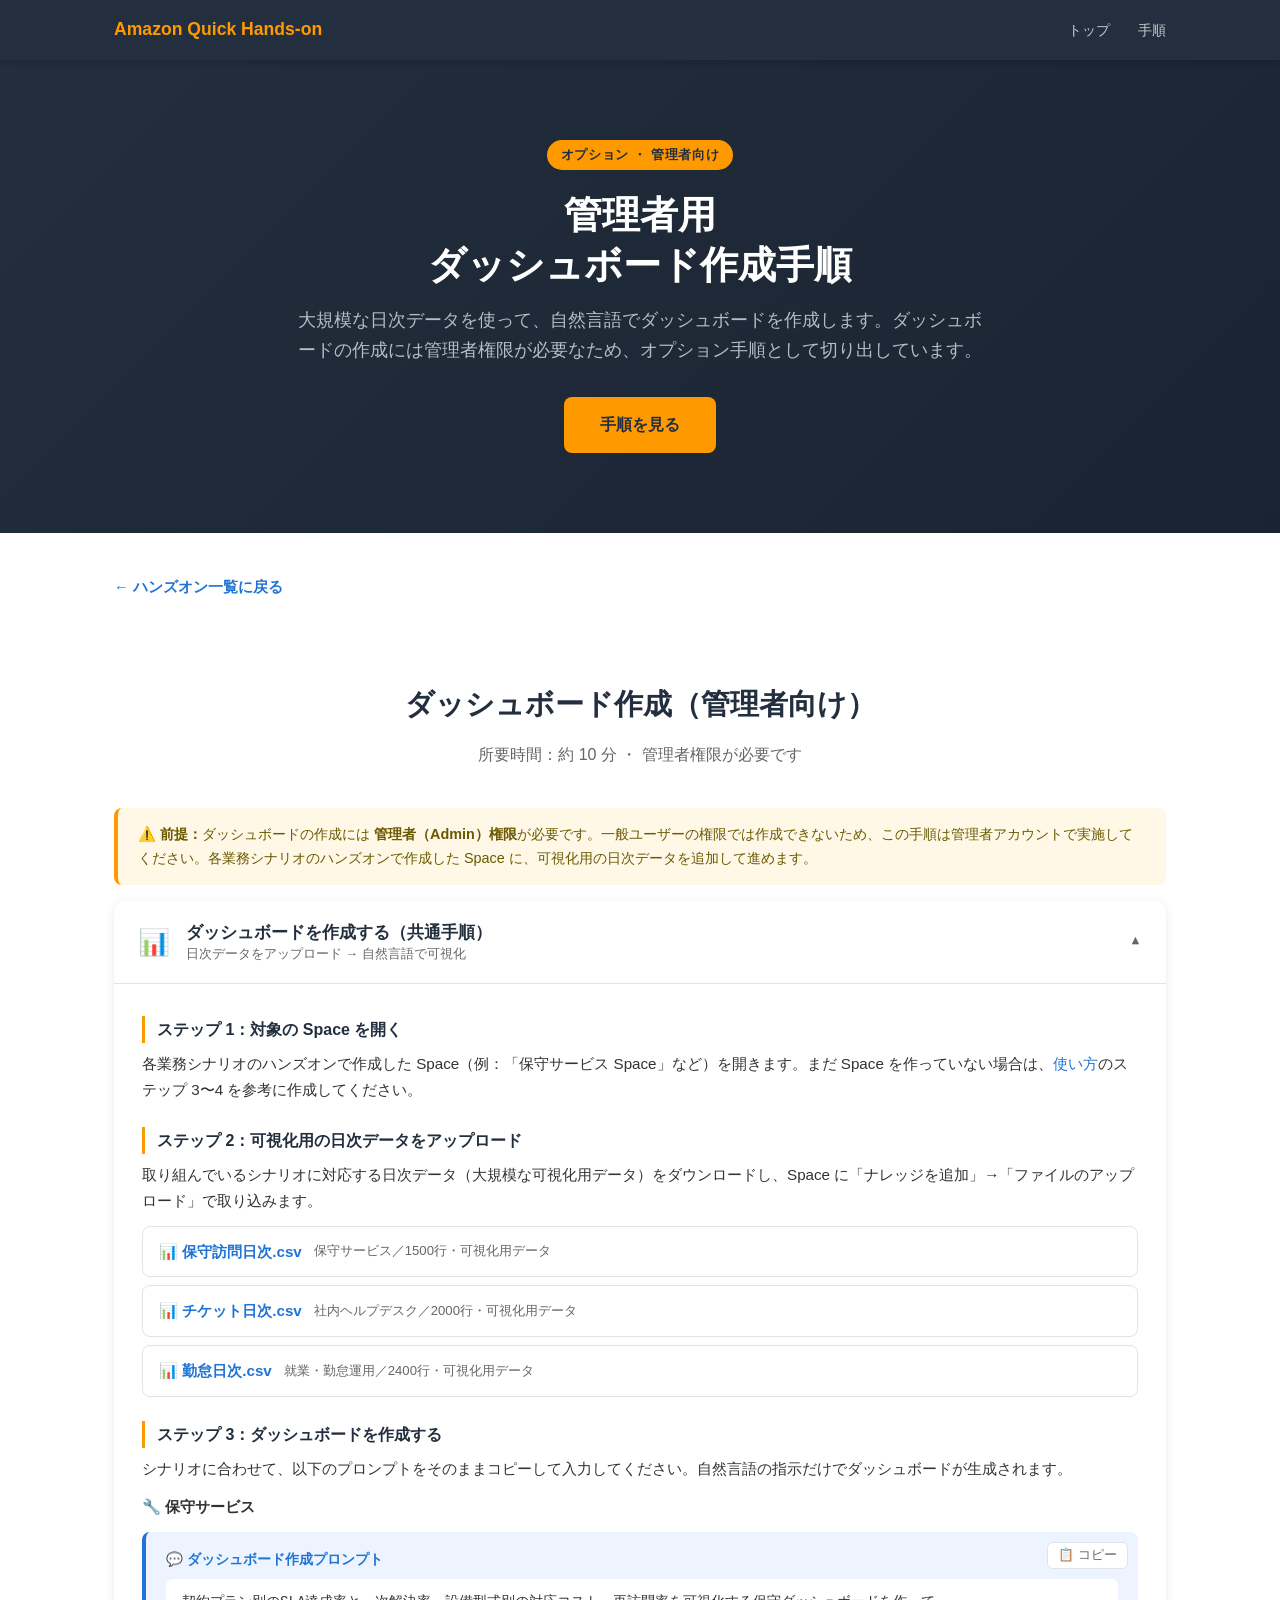
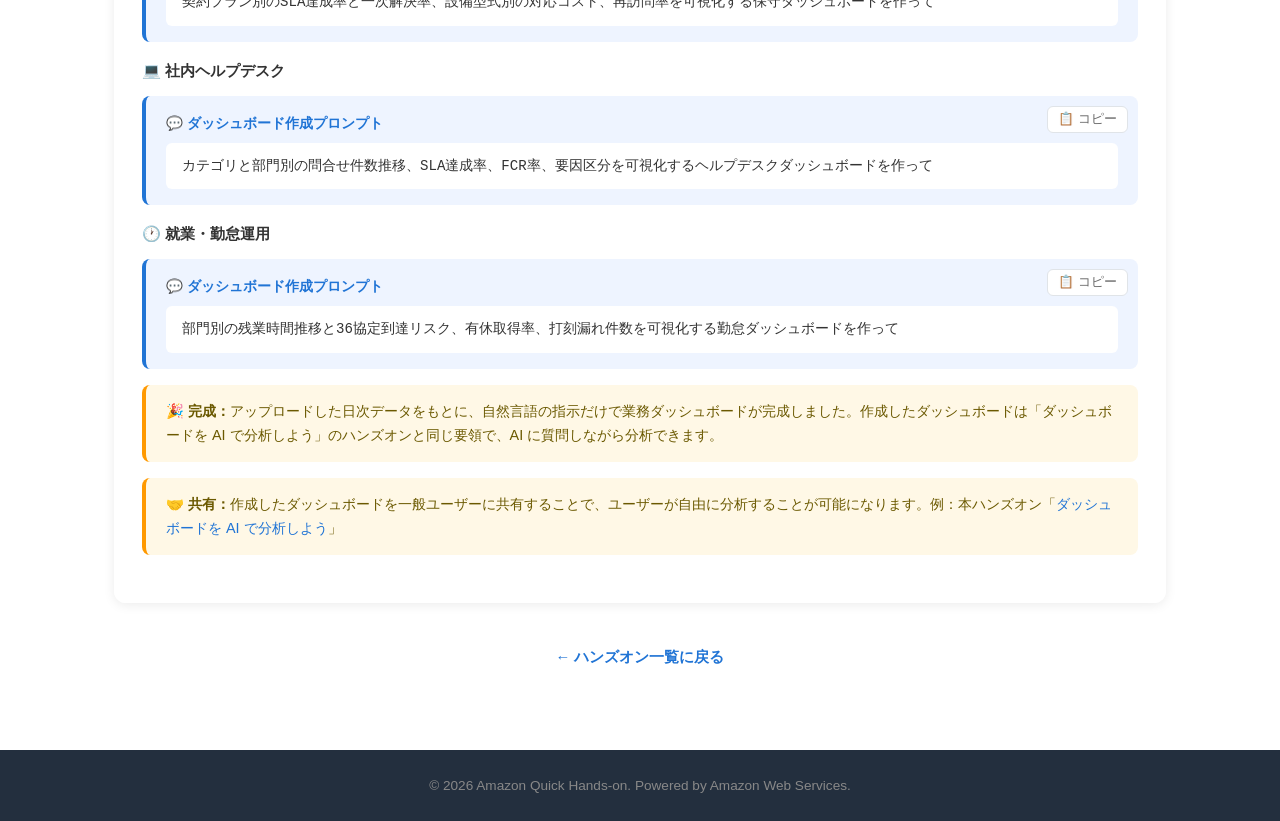
==== quick-admin-dashboard-handson.html @ 3bb1d19d "第3部(コスト×売上分析)を追加、各ハンズオンの画像差し替え・プロンプト更新 - 第3部ページ quick-cost-analysis-handson.html を新規追加（背景図/エージェント作成/" ====
<!DOCTYPE html>
<html lang="ja">
<head>
  <meta charset="UTF-8">
  <meta name="viewport" content="width=device-width, initial-scale=1.0">
  <title>Amazon Quick ハンズオン｜管理者用ダッシュボード作成手順（オプション）</title>
  <link rel="stylesheet" href="css/style.css">
</head>
<body>

  <!-- ナビゲーション -->
  <nav class="navbar">
    <div class="nav-inner">
      <span class="nav-logo">Amazon Quick Hands-on</span>
      <ul class="nav-links">
        <li><a href="index.html">トップ</a></li>
        <li><a href="#steps">手順</a></li>
      </ul>
    </div>
  </nav>

  <!-- ヒーロー -->
  <header class="hero">
    <div class="hero-inner">
      <p class="hero-tag">オプション ・ 管理者向け</p>
      <h1>管理者用<br>ダッシュボード作成手順</h1>
      <p class="hero-desc">大規模な日次データを使って、自然言語でダッシュボードを作成します。ダッシュボードの作成には管理者権限が必要なため、オプション手順として切り出しています。</p>
      <a href="#steps" class="btn-primary">手順を見る</a>
    </div>
  </header>

  <!-- 戻るリンク -->
  <div class="section" style="padding-top: 40px; padding-bottom: 0;">
    <a href="index.html#handson" class="back-link">← ハンズオン一覧に戻る</a>
  </div>

  <!-- 手順 -->
  <section id="steps" class="section">
    <h2 class="section-title">ダッシュボード作成（管理者向け）</h2>
    <p class="section-desc">所要時間：約 10 分 ・ 管理者権限が必要です</p>

    <div class="tip-box">
      <strong>⚠️ 前提：</strong>ダッシュボードの作成には <strong>管理者（Admin）権限</strong>が必要です。一般ユーザーの権限では作成できないため、この手順は管理者アカウントで実施してください。各業務シナリオのハンズオンで作成した Space に、可視化用の日次データを追加して進めます。
    </div>

    <div class="accordion">
      <button class="accordion-btn" aria-expanded="true">
        <span class="accordion-icon">📊</span>
        <span class="accordion-label">
          <strong>ダッシュボードを作成する（共通手順）</strong>
          <small>日次データをアップロード → 自然言語で可視化</small>
        </span>
        <span class="accordion-arrow">▼</span>
      </button>
      <div class="accordion-content">
        <div class="handson-body">

          <h4>ステップ 1：対象の Space を開く</h4>
          <p>各業務シナリオのハンズオンで作成した Space（例：「保守サービス Space」など）を開きます。まだ Space を作っていない場合は、<a href="quick-usage.html">使い方</a>のステップ 3〜4 を参考に作成してください。</p>

          <h4>ステップ 2：可視化用の日次データをアップロード</h4>
          <p>取り組んでいるシナリオに対応する日次データ（大規模な可視化用データ）をダウンロードし、Space に「ナレッジを追加」→「ファイルのアップロード」で取り込みます。</p>
          <ul class="file-list">
            <li><a href="data/maintenance/保守訪問日次.csv" download>📊 保守訪問日次.csv</a><span class="file-note">保守サービス／1500行・可視化用データ</span></li>
            <li><a href="data/helpdesk/チケット日次.csv" download>📊 チケット日次.csv</a><span class="file-note">社内ヘルプデスク／2000行・可視化用データ</span></li>
            <li><a href="data/attendance/勤怠日次.csv" download>📊 勤怠日次.csv</a><span class="file-note">就業・勤怠運用／2400行・可視化用データ</span></li>
          </ul>

          <h4>ステップ 3：ダッシュボードを作成する</h4>
          <p>シナリオに合わせて、以下のプロンプトをそのままコピーして入力してください。自然言語の指示だけでダッシュボードが生成されます。</p>

          <p><strong>🔧 保守サービス</strong></p>
          <div class="prompt-box">
            <button class="prompt-copy-btn" title="コピー">📋 コピー</button>
            <div class="prompt-label">💬 ダッシュボード作成プロンプト</div>
            <pre><code>契約プラン別のSLA達成率と一次解決率、設備型式別の対応コスト、再訪問率を可視化する保守ダッシュボードを作って</code></pre>
          </div>

          <p><strong>💻 社内ヘルプデスク</strong></p>
          <div class="prompt-box">
            <button class="prompt-copy-btn" title="コピー">📋 コピー</button>
            <div class="prompt-label">💬 ダッシュボード作成プロンプト</div>
            <pre><code>カテゴリと部門別の問合せ件数推移、SLA達成率、FCR率、要因区分を可視化するヘルプデスクダッシュボードを作って</code></pre>
          </div>

          <p><strong>🕐 就業・勤怠運用</strong></p>
          <div class="prompt-box">
            <button class="prompt-copy-btn" title="コピー">📋 コピー</button>
            <div class="prompt-label">💬 ダッシュボード作成プロンプト</div>
            <pre><code>部門別の残業時間推移と36協定到達リスク、有休取得率、打刻漏れ件数を可視化する勤怠ダッシュボードを作って</code></pre>
          </div>

          <div class="tip-box">
            <strong>🎉 完成：</strong>アップロードした日次データをもとに、自然言語の指示だけで業務ダッシュボードが完成しました。作成したダッシュボードは「ダッシュボードを AI で分析しよう」のハンズオンと同じ要領で、AI に質問しながら分析できます。
          </div>
          <div class="tip-box">
            <strong>🤝 共有：</strong>作成したダッシュボードを一般ユーザーに共有することで、ユーザーが自由に分析することが可能になります。例：本ハンズオン「<a href="quick-dashboard-handson.html">ダッシュボードを AI で分析しよう</a>」
          </div>

        </div>
      </div>
    </div>

    <div style="text-align:center; margin-top: 40px;">
      <a href="index.html#handson" class="back-link">← ハンズオン一覧に戻る</a>
    </div>
  </section>

  <!-- フッター -->
  <footer class="footer">
    <p>&copy; 2026 Amazon Quick Hands-on. Powered by Amazon Web Services.</p>
  </footer>

  <script>
    document.querySelectorAll('.accordion-btn').forEach(btn => {
      btn.addEventListener('click', () => {
        const expanded = btn.getAttribute('aria-expanded') === 'true';
        btn.setAttribute('aria-expanded', !expanded);
      });
    });
    document.querySelectorAll('a[href^="#"]').forEach(a => {
      a.addEventListener('click', e => {
        const href = a.getAttribute('href');
        if (!href.startsWith('#')) return;
        e.preventDefault();
        const target = document.querySelector(href);
        if (target) target.scrollIntoView({ behavior: 'smooth', block: 'start' });
      });
    });
    document.querySelectorAll('.prompt-copy-btn').forEach(btn => {
      btn.addEventListener('click', () => {
        const code = btn.closest('.prompt-box').querySelector('code');
        if (code) navigator.clipboard.writeText(code.textContent).then(() => {
          btn.textContent = '✅ コピー済み';
          setTimeout(() => btn.textContent = '📋 コピー', 1500);
        });
      });
    });
  </script>

</body>
</html>
---- css/style.css ----
/* ===== AWS カラーパレット ===== */
:root {
  --aws-orange: #ff9900;
  --aws-dark: #232f3e;
  --aws-navy: #1a2332;
  --aws-light: #f5f7fa;
  --aws-blue: #2074d5;
  --aws-teal: #1dc7b0;
  --aws-text: #333;
  --aws-text-light: #666;
  --aws-border: #e0e4e8;
  --radius: 12px;
  --shadow: 0 2px 12px rgba(0, 0, 0, 0.08);
  --shadow-hover: 0 8px 24px rgba(0, 0, 0, 0.12);
}

/* ===== リセット & ベース ===== */
*, *::before, *::after {
  margin: 0;
  padding: 0;
  box-sizing: border-box;
}

html {
  scroll-behavior: smooth;
  scroll-padding-top: 70px;
}

body {
  font-family: "Hiragino Kaku Gothic ProN", "Noto Sans JP", "Segoe UI", sans-serif;
  color: var(--aws-text);
  line-height: 1.7;
  background: #fff;
}

a {
  color: var(--aws-blue);
  text-decoration: none;
}
a:hover {
  text-decoration: underline;
}

/* ===== ナビゲーション ===== */
.navbar {
  position: fixed;
  top: 0;
  left: 0;
  right: 0;
  background: var(--aws-dark);
  color: #fff;
  z-index: 100;
  box-shadow: 0 2px 8px rgba(0, 0, 0, 0.2);
}

.nav-inner {
  max-width: 1100px;
  margin: 0 auto;
  padding: 0 24px;
  display: flex;
  align-items: center;
  justify-content: space-between;
  height: 60px;
}

.nav-logo {
  font-weight: 700;
  font-size: 1.1rem;
  color: var(--aws-orange);
}

.nav-links {
  list-style: none;
  display: flex;
  gap: 28px;
}

.nav-links a {
  color: #ccc;
  font-size: 0.9rem;
  transition: color 0.2s;
}
.nav-links a:hover {
  color: var(--aws-orange);
  text-decoration: none;
}

/* ===== ヒーロー ===== */
.hero {
  background: linear-gradient(135deg, var(--aws-dark) 0%, var(--aws-navy) 100%);
  color: #fff;
  padding: 140px 24px 80px;
  text-align: center;
}

.hero-inner {
  max-width: 700px;
  margin: 0 auto;
}

.hero-tag {
  display: inline-block;
  background: var(--aws-orange);
  color: var(--aws-dark);
  font-size: 0.8rem;
  font-weight: 700;
  padding: 4px 14px;
  border-radius: 20px;
  margin-bottom: 20px;
  letter-spacing: 0.05em;
}

.hero h1 {
  font-size: 2.4rem;
  font-weight: 800;
  line-height: 1.3;
  margin-bottom: 16px;
}

.hero-desc {
  font-size: 1.1rem;
  color: #b0bec5;
  margin-bottom: 32px;
}

.btn-primary {
  display: inline-block;
  background: var(--aws-orange);
  color: var(--aws-dark);
  font-weight: 700;
  padding: 14px 36px;
  border-radius: 8px;
  font-size: 1rem;
  transition: transform 0.2s, box-shadow 0.2s;
}
.btn-primary:hover {
  transform: translateY(-2px);
  box-shadow: 0 6px 20px rgba(255, 153, 0, 0.4);
  text-decoration: none;
}

/* ===== セクション共通 ===== */
.section {
  padding: 80px 24px;
  max-width: 1100px;
  margin: 0 auto;
}

.section-alt {
  background: var(--aws-light);
  max-width: 100%;
  padding-left: 24px;
  padding-right: 24px;
}

.section-alt > * {
  max-width: 1100px;
  margin-left: auto;
  margin-right: auto;
}

.section-title {
  font-size: 1.8rem;
  font-weight: 800;
  text-align: center;
  margin-bottom: 12px;
  color: var(--aws-dark);
}

.section-desc {
  text-align: center;
  color: var(--aws-text-light);
  margin-bottom: 40px;
}

/* ===== 製品カード ===== */
.cards {
  display: grid;
  grid-template-columns: repeat(auto-fit, minmax(300px, 1fr));
  gap: 24px;
}

.card {
  background: #fff;
  border: 1px solid var(--aws-border);
  border-radius: var(--radius);
  padding: 32px 28px;
  box-shadow: var(--shadow);
  transition: transform 0.2s, box-shadow 0.2s;
}
.card:hover {
  transform: translateY(-4px);
  box-shadow: var(--shadow-hover);
}

.card-icon {
  font-size: 2.4rem;
  margin-bottom: 12px;
}

.card h3 {
  font-size: 1.3rem;
  color: var(--aws-dark);
  margin-bottom: 4px;
}

.card-subtitle {
  font-size: 0.85rem;
  color: var(--aws-orange);
  font-weight: 600;
  margin-bottom: 12px;
}

.card p {
  font-size: 0.95rem;
  color: var(--aws-text-light);
  margin-bottom: 16px;
}

.card-link {
  font-size: 0.9rem;
  font-weight: 600;
  color: var(--aws-blue);
}

/* ===== アコーディオン ===== */
.accordion {
  margin-bottom: 16px;
  border-radius: var(--radius);
  overflow: hidden;
  box-shadow: var(--shadow);
}

.accordion-btn {
  width: 100%;
  display: flex;
  align-items: center;
  gap: 16px;
  padding: 20px 24px;
  background: #fff;
  border: none;
  cursor: pointer;
  text-align: left;
  font-family: inherit;
  transition: background 0.2s;
}
.accordion-btn:hover {
  background: #fafafa;
}

.accordion-icon {
  font-size: 1.6rem;
  flex-shrink: 0;
}

.accordion-label {
  flex: 1;
  display: flex;
  flex-direction: column;
  gap: 2px;
}

.accordion-label strong {
  font-size: 1.05rem;
  color: var(--aws-dark);
}

.accordion-label small {
  font-size: 0.8rem;
  color: var(--aws-text-light);
}

.accordion-arrow {
  font-size: 0.8rem;
  color: var(--aws-text-light);
  transition: transform 0.3s;
}

.accordion-btn[aria-expanded="true"] .accordion-arrow {
  transform: rotate(180deg);
}

.accordion-content {
  max-height: 0;
  overflow: hidden;
  transition: max-height 0.4s ease;
}

.accordion-btn[aria-expanded="true"] + .accordion-content {
  max-height: 30000px;
}

.handson-body {
  padding: 8px 28px 32px;
  background: #fff;
  border-top: 1px solid var(--aws-border);
}

.handson-body h4 {
  font-size: 1rem;
  color: var(--aws-dark);
  margin: 24px 0 8px;
  padding-left: 12px;
  border-left: 3px solid var(--aws-orange);
}

.handson-body p,
.handson-body ol,
.handson-body ul {
  font-size: 0.95rem;
  color: var(--aws-text);
  margin-bottom: 12px;
}

.handson-body ol {
  padding-left: 20px;
}

/* ===== プロンプト・出力ボックス ===== */
.prompt-box,
.output-box {
  border-radius: 8px;
  padding: 16px 20px;
  margin: 12px 0 16px;
  font-size: 0.9rem;
}

.prompt-box {
  background: #eef4ff;
  border-left: 4px solid var(--aws-blue);
  position: relative;
}

.prompt-copy-btn {
  position: absolute;
  top: 10px;
  right: 10px;
  background: #fff;
  border: 1px solid var(--aws-border);
  border-radius: 6px;
  cursor: pointer;
  font-size: 0.8rem;
  padding: 4px 10px;
  color: var(--aws-text-light);
  transition: background 0.2s, color 0.2s;
  z-index: 1;
}

.prompt-copy-btn:hover {
  background: var(--aws-light);
  color: var(--aws-text);
}

/* ===== フォーム入力風コピーフィールド ===== */
.copy-field {
  margin-bottom: 14px;
}

.copy-field-label {
  font-size: 0.82rem;
  font-weight: 700;
  color: var(--aws-dark);
  margin-bottom: 4px;
}

.copy-field-value {
  display: flex;
  align-items: flex-start;
  background: #fff;
  border: 1px solid var(--aws-border);
  border-radius: 6px;
  padding: 10px 12px;
  gap: 8px;
}

.copy-field-text {
  flex: 1;
  font-family: "Consolas", "SFMono-Regular", monospace;
  font-size: 0.88rem;
  line-height: 1.6;
  color: var(--aws-text);
  white-space: pre-wrap;
  word-break: break-word;
}

.copy-field-btn {
  flex-shrink: 0;
  background: none;
  border: 1px solid var(--aws-border);
  border-radius: 4px;
  cursor: pointer;
  font-size: 0.8rem;
  padding: 3px 8px;
  color: var(--aws-text-light);
  transition: background 0.2s, color 0.2s;
}

.copy-field-btn:hover {
  background: var(--aws-light);
  color: var(--aws-text);
}

.output-box {
  background: #e8f8f0;
  border-left: 4px solid var(--aws-teal);
}

.prompt-label,
.output-label {
  font-weight: 700;
  font-size: 0.85rem;
  margin-bottom: 8px;
}

.prompt-label {
  color: var(--aws-blue);
}

.output-label {
  color: #0d8a5e;
}

.prompt-box pre {
  background: #fff;
  border-radius: 6px;
  padding: 12px 16px;
  overflow-x: auto;
  font-size: 0.88rem;
  line-height: 1.6;
}

.prompt-box code {
  font-family: "Consolas", "SFMono-Regular", monospace;
  white-space: pre-wrap;
}

/* ===== 折りたたみ式プロンプト ===== */
.prompt-collapsible .prompt-code {
  position: relative;
  max-height: 260px;
  overflow: hidden;
  transition: max-height 0.3s ease;
}

.prompt-collapsible .prompt-code::after {
  content: "";
  position: absolute;
  left: 0;
  right: 0;
  bottom: 0;
  height: 60px;
  background: linear-gradient(to bottom, rgba(255, 255, 255, 0), #fff);
  pointer-events: none;
  transition: opacity 0.3s ease;
}

.prompt-collapsible.expanded .prompt-code {
  max-height: none;
}

.prompt-collapsible.expanded .prompt-code::after {
  opacity: 0;
}

.prompt-toggle-btn {
  display: inline-block;
  margin-top: 10px;
  padding: 6px 14px;
  font-size: 0.85rem;
  color: var(--aws-blue);
  background: #fff;
  border: 1px solid var(--aws-blue);
  border-radius: 6px;
  cursor: pointer;
  transition: background 0.2s ease;
}

.prompt-toggle-btn:hover {
  background: #eef4ff;
}

.output-box ul {
  padding-left: 20px;
  margin-bottom: 0;
}

.tip-box {
  background: #fff8e6;
  border-left: 4px solid var(--aws-orange);
  border-radius: 8px;
  padding: 14px 20px;
  margin: 16px 0;
  font-size: 0.9rem;
  color: #6b5900;
}

/* ===== トラブルシューティング ===== */
.troubleshoot-box {
  border: 1px solid var(--aws-border);
  border-radius: 8px;
  overflow: hidden;
  margin: 12px 0 16px;
}

.troubleshoot-item {
  background: #fff;
}

.troubleshoot-item + .troubleshoot-item {
  border-top: 1px solid var(--aws-border);
}

.troubleshoot-symptom {
  background: #fef2f2;
  border-left: 4px solid #e53e3e;
  padding: 12px 20px;
  font-weight: 700;
  font-size: 0.92rem;
  color: #c53030;
}

.troubleshoot-solution {
  padding: 16px 20px;
  font-size: 0.9rem;
}

.troubleshoot-solution p {
  margin-bottom: 12px;
}

/* ===== Kiro レスポンス表示 ===== */
.kiro-response {
  background: #fff;
  border-radius: 8px;
  padding: 16px 20px;
  margin-top: 8px;
  font-size: 0.92rem;
  line-height: 1.8;
  color: var(--aws-text);
  border: 1px solid var(--aws-border);
}

.kiro-response p {
  margin-bottom: 10px;
}

.kiro-response p:last-child {
  margin-bottom: 0;
}

.coming-soon {
  text-align: center;
  padding: 40px 20px;
  color: var(--aws-text-light);
}

.coming-soon p {
  margin-bottom: 12px;
}

/* ===== 環境情報 ===== */
.env-grid {
  display: grid;
  grid-template-columns: repeat(auto-fit, minmax(300px, 1fr));
  gap: 24px;
  margin-bottom: 24px;
}

.env-card {
  background: #fff;
  border: 1px solid var(--aws-border);
  border-radius: var(--radius);
  padding: 24px;
  box-shadow: var(--shadow);
}

.env-card h3 {
  font-size: 1.1rem;
  color: var(--aws-dark);
  margin-bottom: 16px;
}

.env-table {
  width: 100%;
  border-collapse: collapse;
  font-size: 0.9rem;
}

.env-table th,
.env-table td {
  padding: 10px 12px;
  text-align: left;
  border-bottom: 1px solid var(--aws-border);
  word-break: break-all;
  overflow-wrap: break-word;
}

.env-table th {
  background: var(--aws-light);
  font-weight: 600;
  color: var(--aws-dark);
  width: 100px;
  white-space: nowrap;
}

.env-table td {
  max-width: 0;
  position: relative;
}

.env-table td a {
  word-break: break-all;
}

.env-table code {
  font-family: "Consolas", "SFMono-Regular", monospace;
  font-size: 0.85rem;
  word-break: break-all;
}

.placeholder {
  color: #999;
  font-style: italic;
}

.env-note {
  margin-top: 12px;
  font-size: 0.82rem;
  color: var(--aws-text-light);
}

/* ===== フッター ===== */
.footer {
  background: var(--aws-dark);
  color: #888;
  text-align: center;
  padding: 24px;
  font-size: 0.85rem;
}

/* ===== レスポンシブ ===== */
@media (max-width: 768px) {
  .hero h1 {
    font-size: 1.8rem;
  }

  .nav-links {
    gap: 16px;
  }

  .nav-links a {
    font-size: 0.8rem;
  }

  .cards {
    grid-template-columns: 1fr;
  }

  .env-grid {
    grid-template-columns: 1fr;
  }

  .handson-body {
    padding: 8px 16px 24px;
  }
}

/* ===== 画像関連 ===== */
.card-icon img {
  width: 48px;
  height: 48px;
  object-fit: contain;
}

.screenshot {
  margin: 16px 0;
  text-align: left;
}

.screenshot img {
  max-width: 100%;
  border-radius: 8px;
  border: 1px solid var(--aws-border);
  box-shadow: var(--shadow);
}

.screenshot-caption {
  font-size: 0.82rem;
  color: var(--aws-text-light);
  margin-top: 8px;
  font-style: italic;
}

/* ===== 画像上の「ここをクリック」赤枠オーバーレイ ===== */
.img-annotate {
  position: relative;
  display: inline-block;
  max-width: 100%;
  line-height: 0;
}

.img-annotate img {
  max-width: 100%;
  height: auto;
}

.click-box {
  position: absolute;
  border: 3px solid #ff3b30;
  border-radius: 6px;
  box-shadow: 0 0 0 3px rgba(255, 59, 48, 0.25);
  pointer-events: none;
  box-sizing: border-box;
  animation: click-box-pulse 1.4s ease-in-out infinite;
}

@keyframes click-box-pulse {
  0%, 100% { box-shadow: 0 0 0 3px rgba(255, 59, 48, 0.25); }
  50%      { box-shadow: 0 0 0 6px rgba(255, 59, 48, 0.10); }
}

.hero-image {
  margin-top: 32px;
}

.hero-image img {
  max-width: 100%;
  max-height: 300px;
  border-radius: var(--radius);
}

/* ===== ユーザー選択 ===== */
.user-selector {
  text-align: center;
  margin-bottom: 32px;
}

.user-selector label {
  font-weight: 600;
  font-size: 1rem;
  color: var(--aws-dark);
  margin-right: 12px;
}

.user-selector select {
  font-family: inherit;
  font-size: 1rem;
  padding: 10px 16px;
  border: 2px solid var(--aws-orange);
  border-radius: 8px;
  background: #fff;
  color: var(--aws-dark);
  cursor: pointer;
  min-width: 220px;
  transition: box-shadow 0.2s;
}

.user-selector select:focus {
  outline: none;
  box-shadow: 0 0 0 3px rgba(255, 153, 0, 0.3);
}

.env-placeholder {
  text-align: center;
  padding: 48px 20px;
  background: var(--aws-light);
  border-radius: var(--radius);
  border: 2px dashed var(--aws-border);
}

.env-placeholder p {
  font-size: 1.05rem;
  color: var(--aws-text-light);
  margin-bottom: 8px;
}

.env-placeholder-sub {
  font-size: 0.85rem !important;
}

.env-placeholder code {
  background: #e8e8e8;
  padding: 2px 8px;
  border-radius: 4px;
  font-size: 0.85rem;
}

.env-user-badge {
  text-align: center;
  font-size: 1.1rem;
  font-weight: 700;
  color: var(--aws-dark);
  background: linear-gradient(135deg, #fff3d6, #ffe8b0);
  border: 2px solid var(--aws-orange);
  border-radius: 8px;
  padding: 12px 20px;
  margin-bottom: 24px;
}

.env-info {
  animation: fadeIn 0.3s ease;
}

@keyframes fadeIn {
  from { opacity: 0; transform: translateY(8px); }
  to   { opacity: 1; transform: translateY(0); }
}

.copy-btn {
  background: none;
  border: 1px solid var(--aws-border);
  border-radius: 4px;
  cursor: pointer;
  font-size: 0.85rem;
  padding: 2px 6px;
  margin-left: 8px;
  transition: background 0.2s;
  flex-shrink: 0;
  white-space: nowrap;
}

.copy-btn:hover {
  background: var(--aws-light);
}

/* Password/Account セル内のレイアウト */
.env-table td code {
  display: inline;
}

.env-table td .copy-btn {
  display: inline-flex;
  vertical-align: middle;
}

/* ===== ロック解除UI ===== */
.env-locked {
  text-align: center;
  padding: 48px 20px;
  background: var(--aws-light);
  border-radius: var(--radius);
  border: 2px solid var(--aws-border);
  margin-bottom: 24px;
}

.lock-icon {
  font-size: 3rem;
  margin-bottom: 16px;
}

.env-locked p {
  color: var(--aws-text-light);
  margin-bottom: 24px;
  line-height: 1.6;
}

.unlock-form {
  display: flex;
  justify-content: center;
  gap: 12px;
  flex-wrap: wrap;
}

.unlock-form input {
  font-family: inherit;
  font-size: 1rem;
  padding: 12px 16px;
  border: 2px solid var(--aws-border);
  border-radius: 8px;
  width: 260px;
  transition: border-color 0.2s;
}

.unlock-form input:focus {
  outline: none;
  border-color: var(--aws-orange);
  box-shadow: 0 0 0 3px rgba(255, 153, 0, 0.2);
}

.btn-unlock {
  font-family: inherit;
  font-size: 1rem;
  font-weight: 700;
  padding: 12px 28px;
  background: var(--aws-orange);
  color: var(--aws-dark);
  border: none;
  border-radius: 8px;
  cursor: pointer;
  transition: background 0.2s;
}

.btn-unlock:hover {
  background: #e88a00;
}

.unlock-error {
  color: #e53e3e;
  font-size: 0.9rem;
  margin-top: 12px;
  font-weight: 600;
}

/* ===== 追加ハンズオンへのリンク（アコーディオン風） ===== */
.accordion-link {
  display: flex;
  align-items: center;
  gap: 16px;
  padding: 20px 24px;
  background: #fff;
  border: none;
  text-align: left;
  transition: background 0.2s, transform 0.2s;
}
.accordion-link:hover {
  background: #fafafa;
  text-decoration: none;
  transform: translateY(-2px);
}
.accordion-link .accordion-arrow {
  font-size: 1rem;
  color: var(--aws-orange);
  font-weight: 700;
}

/* ===== 戻るリンク ===== */
.back-link {
  display: inline-block;
  font-size: 0.92rem;
  font-weight: 600;
  color: var(--aws-blue);
}
.back-link:hover {
  color: var(--aws-orange);
  text-decoration: none;
}

/* ===== ブロック見出し ===== */
.block-title {
  font-size: 1.15rem;
  font-weight: 700;
  color: var(--aws-dark);
  margin: 40px 0 16px;
  padding-left: 14px;
  border-left: 4px solid var(--aws-orange);
}

/* ===== 比較テーブル ===== */
.compare-table {
  width: 100%;
  border-collapse: collapse;
  font-size: 0.92rem;
  background: #fff;
  border-radius: var(--radius);
  overflow: hidden;
  box-shadow: var(--shadow);
  margin-bottom: 24px;
}

.compare-table th,
.compare-table td {
  padding: 14px 18px;
  text-align: left;
  border-bottom: 1px solid var(--aws-border);
  vertical-align: top;
}

.compare-table thead th {
  background: var(--aws-dark);
  color: #fff;
  font-weight: 700;
}

.compare-table tbody tr:last-child td {
  border-bottom: none;
}

.compare-table tbody tr:nth-child(even) td {
  background: var(--aws-light);
}

@media (max-width: 768px) {
  .compare-table {
    font-size: 0.82rem;
  }
  .compare-table th,
  .compare-table td {
    padding: 10px 12px;
  }
}

/* ===== データファイル一覧 ===== */
.file-list {
  list-style: none;
  padding: 0;
  margin: 12px 0 16px;
}

.file-list li {
  display: flex;
  align-items: center;
  flex-wrap: wrap;
  gap: 6px 12px;
  background: #fff;
  border: 1px solid var(--aws-border);
  border-radius: 8px;
  padding: 12px 16px;
  margin-bottom: 8px;
}

.file-list li a {
  font-weight: 600;
  font-size: 0.95rem;
}

.file-list .file-note {
  font-size: 0.82rem;
  color: var(--aws-text-light);
}

/* ===== ハンズオン一覧のコンテナ（見出しとカードの左端を揃える） ===== */
.handson-list {
  max-width: 1100px;
  margin: 0 auto;
}
.handson-list .accordion,
.handson-list .accordion-link {
  width: 100%;
  max-width: 100%;
  margin-left: 0;
  margin-right: 0;
}

/* ===== ハンズオン一覧のグループ見出し ===== */
.handson-group-title {
  font-size: 1.05rem;
  font-weight: 700;
  color: var(--aws-dark);
  margin: 28px 0 12px;
  padding-left: 12px;
  border-left: 4px solid var(--aws-orange);
}
.handson-group-title:first-of-type {
  margin-top: 8px;
}

/* ===== ハンズオン グループ説明 ===== */
.group-desc {
  font-size: 0.9rem;
  color: var(--aws-text-light);
  margin: 0 0 16px;
}

/* ===== 進め方バッジ ===== */
.badge {
  display: inline-block;
  font-size: 0.7rem;
  font-weight: 700;
  line-height: 1;
  padding: 4px 9px;
  border-radius: 999px;
  margin-left: 8px;
  vertical-align: middle;
  white-space: nowrap;
}

.badge-live {
  background: #e3f0ff;
  color: #1a56a8;
  border: 1px solid #b9d7ff;
}

.badge-self {
  background: #e8f8f0;
  color: #0d8a5e;
  border: 1px solid #b6e6d1;
}

.badge-guide {
  background: #fff3d6;
  color: #8a6300;
  border: 1px solid #ffe0a3;
}

/* 「まずはこちら」ガイドを強調 */
.accordion-link-guide {
  border-left: 4px solid var(--aws-orange);
  background: #fffdf7;
}
.accordion-link-guide:hover {
  background: #fff8e8;
}

/* ===== スクリーンショット挿入用プレースホルダー ===== */
.screenshot-placeholder {
  display: flex;
  align-items: center;
  justify-content: center;
  min-height: 120px;
  margin: 16px 0;
  padding: 24px;
  background: repeating-linear-gradient(
    45deg,
    #f7f8fa,
    #f7f8fa 10px,
    #eef1f5 10px,
    #eef1f5 20px
  );
  border: 2px dashed var(--aws-border);
  border-radius: 8px;
  color: var(--aws-text-light);
  font-size: 0.9rem;
  font-weight: 600;
}


/* ===== 背景ストーリー（OLA→MGN→Quick）の3ステップ図 ===== */
.flow-steps {
  display: flex;
  align-items: stretch;
  justify-content: center;
  gap: 12px;
  flex-wrap: wrap;
  margin: 24px 0;
}

.flow-step {
  flex: 1 1 220px;
  max-width: 300px;
  background: #fff;
  border: 1px solid var(--aws-border);
  border-radius: 12px;
  padding: 20px;
  box-shadow: var(--shadow);
  text-align: left;
}

.flow-step-active {
  border: 2px solid var(--aws-blue);
  background: #f5f9ff;
}

.flow-step-icon {
  font-size: 1.8rem;
  line-height: 1;
  margin-bottom: 10px;
}

.flow-step-num {
  font-weight: 700;
  margin-bottom: 8px;
  color: var(--aws-text);
}

.flow-step p {
  font-size: 0.86rem;
  color: var(--aws-text-light);
  margin: 0;
  line-height: 1.6;
}

.flow-step-arrow {
  display: flex;
  align-items: center;
  font-size: 1.6rem;
  color: var(--aws-orange);
  font-weight: 700;
}

@media (max-width: 720px) {
  .flow-step-arrow {
    transform: rotate(90deg);
    justify-content: center;
  }
}


/* 背景図：座学で触れた OLA/MGN は控えめに、Quick を主役に */
.flow-step-muted {
  background: #f7f8fa;
  border-style: dashed;
  box-shadow: none;
  opacity: 0.85;
}

.flow-step-muted .flow-step-icon {
  filter: grayscale(0.4);
}

.flow-step-tag {
  display: inline-block;
  margin-top: 6px;
  font-size: 0.72rem;
  font-weight: 700;
  color: var(--aws-text-light);
  background: #e9edf2;
  border-radius: 999px;
  padding: 2px 10px;
}
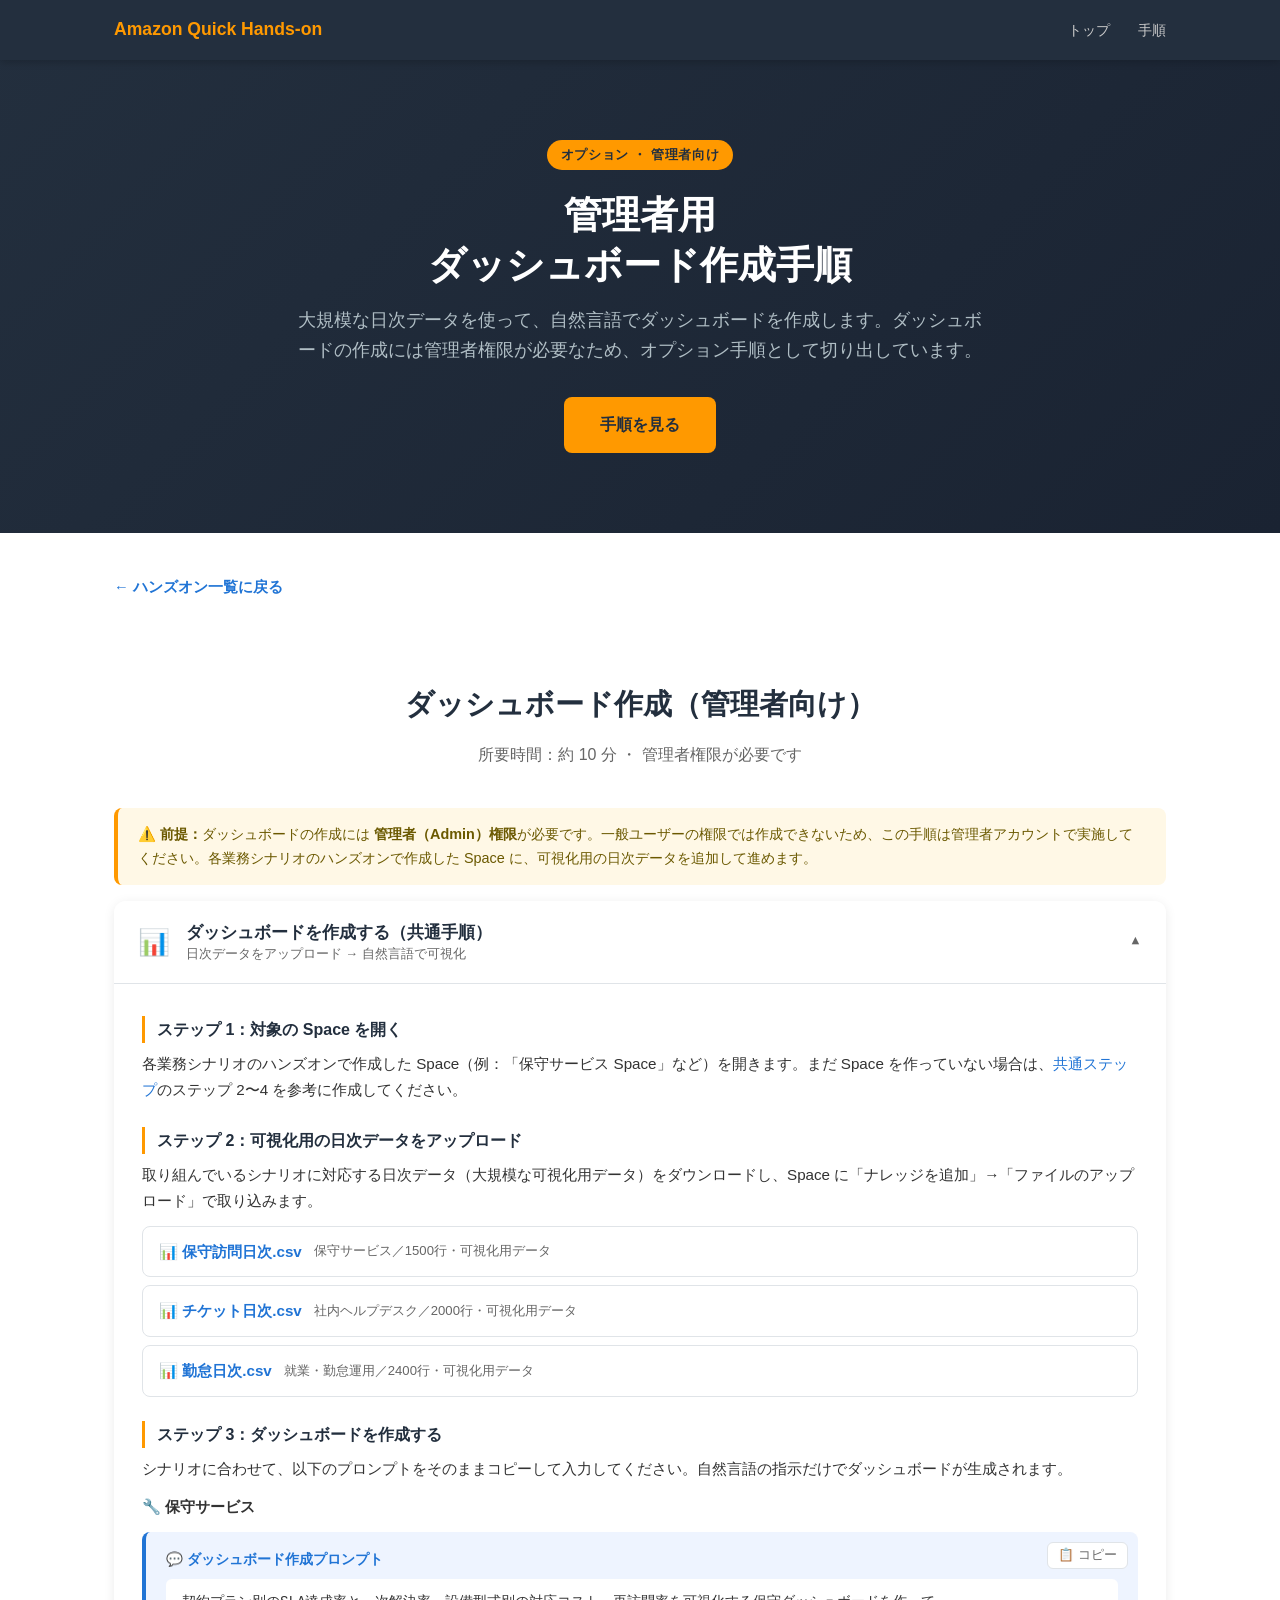
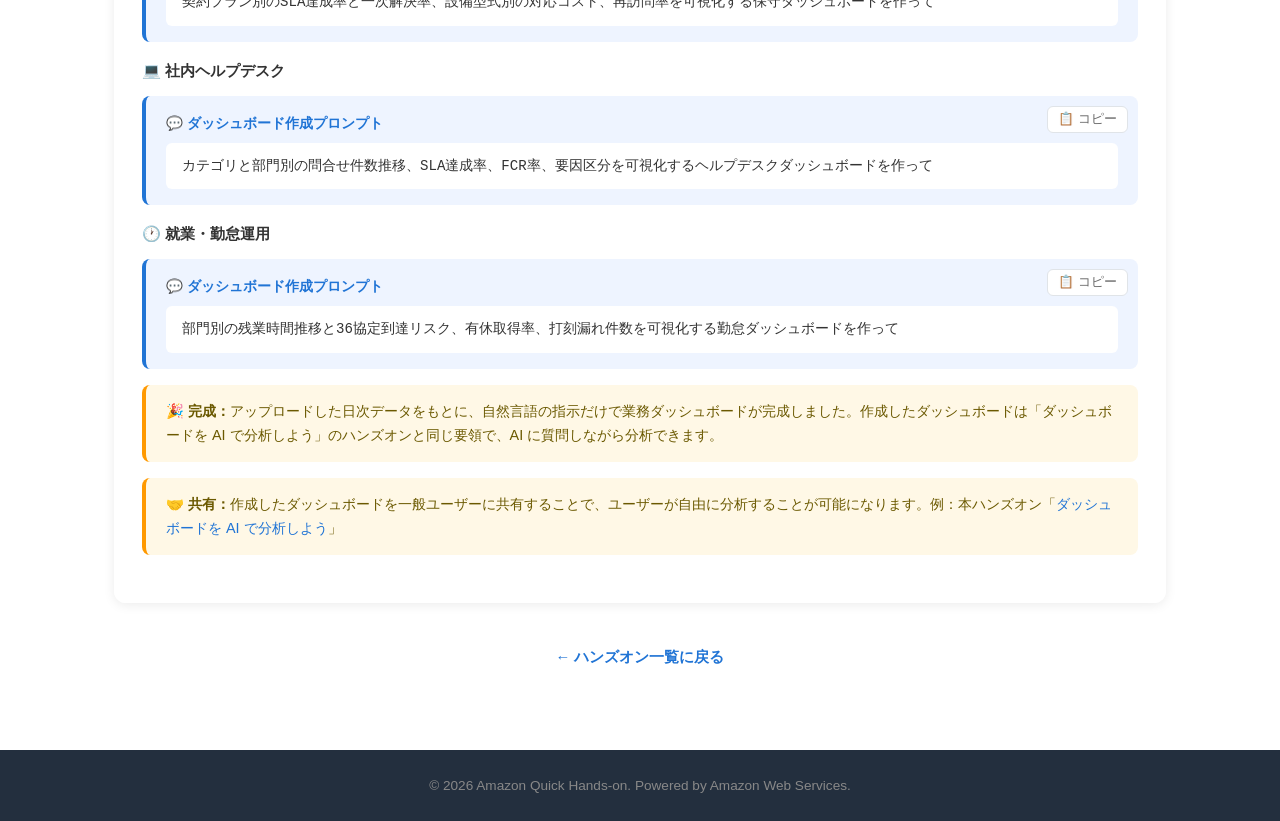
==== commit 6350a321: "業務シナリオを3本追加し、共通ガイドを3部構成に再編 シナリオ追加（第3部が7本に） - 月次報告書（フロー型）：作業実績から報告書を自動生成。転記作業をゼロに - トラブルシュート（エージェント型）" ====
--- a/quick-admin-dashboard-handson.html
+++ b/quick-admin-dashboard-handson.html
@@ -1,142 +1,142 @@
-<!DOCTYPE html>
-<html lang="ja">
-<head>
-  <meta charset="UTF-8">
-  <meta name="viewport" content="width=device-width, initial-scale=1.0">
-  <title>Amazon Quick ハンズオン｜管理者用ダッシュボード作成手順（オプション）</title>
-  <link rel="stylesheet" href="css/style.css">
-</head>
-<body>
-
-  <!-- ナビゲーション -->
-  <nav class="navbar">
-    <div class="nav-inner">
-      <span class="nav-logo">Amazon Quick Hands-on</span>
-      <ul class="nav-links">
-        <li><a href="index.html">トップ</a></li>
-        <li><a href="#steps">手順</a></li>
-      </ul>
-    </div>
-  </nav>
-
-  <!-- ヒーロー -->
-  <header class="hero">
-    <div class="hero-inner">
-      <p class="hero-tag">オプション ・ 管理者向け</p>
-      <h1>管理者用<br>ダッシュボード作成手順</h1>
-      <p class="hero-desc">大規模な日次データを使って、自然言語でダッシュボードを作成します。ダッシュボードの作成には管理者権限が必要なため、オプション手順として切り出しています。</p>
-      <a href="#steps" class="btn-primary">手順を見る</a>
-    </div>
-  </header>
-
-  <!-- 戻るリンク -->
-  <div class="section" style="padding-top: 40px; padding-bottom: 0;">
-    <a href="index.html#handson" class="back-link">← ハンズオン一覧に戻る</a>
-  </div>
-
-  <!-- 手順 -->
-  <section id="steps" class="section">
-    <h2 class="section-title">ダッシュボード作成（管理者向け）</h2>
-    <p class="section-desc">所要時間：約 10 分 ・ 管理者権限が必要です</p>
-
-    <div class="tip-box">
-      <strong>⚠️ 前提：</strong>ダッシュボードの作成には <strong>管理者（Admin）権限</strong>が必要です。一般ユーザーの権限では作成できないため、この手順は管理者アカウントで実施してください。各業務シナリオのハンズオンで作成した Space に、可視化用の日次データを追加して進めます。
-    </div>
-
-    <div class="accordion">
-      <button class="accordion-btn" aria-expanded="true">
-        <span class="accordion-icon">📊</span>
-        <span class="accordion-label">
-          <strong>ダッシュボードを作成する（共通手順）</strong>
-          <small>日次データをアップロード → 自然言語で可視化</small>
-        </span>
-        <span class="accordion-arrow">▼</span>
-      </button>
-      <div class="accordion-content">
-        <div class="handson-body">
-
-          <h4>ステップ 1：対象の Space を開く</h4>
-          <p>各業務シナリオのハンズオンで作成した Space（例：「保守サービス Space」など）を開きます。まだ Space を作っていない場合は、<a href="quick-usage.html">使い方</a>のステップ 3〜4 を参考に作成してください。</p>
-
-          <h4>ステップ 2：可視化用の日次データをアップロード</h4>
-          <p>取り組んでいるシナリオに対応する日次データ（大規模な可視化用データ）をダウンロードし、Space に「ナレッジを追加」→「ファイルのアップロード」で取り込みます。</p>
-          <ul class="file-list">
-            <li><a href="data/maintenance/保守訪問日次.csv" download>📊 保守訪問日次.csv</a><span class="file-note">保守サービス／1500行・可視化用データ</span></li>
-            <li><a href="data/helpdesk/チケット日次.csv" download>📊 チケット日次.csv</a><span class="file-note">社内ヘルプデスク／2000行・可視化用データ</span></li>
-            <li><a href="data/attendance/勤怠日次.csv" download>📊 勤怠日次.csv</a><span class="file-note">就業・勤怠運用／2400行・可視化用データ</span></li>
-          </ul>
-
-          <h4>ステップ 3：ダッシュボードを作成する</h4>
-          <p>シナリオに合わせて、以下のプロンプトをそのままコピーして入力してください。自然言語の指示だけでダッシュボードが生成されます。</p>
-
-          <p><strong>🔧 保守サービス</strong></p>
-          <div class="prompt-box">
-            <button class="prompt-copy-btn" title="コピー">📋 コピー</button>
-            <div class="prompt-label">💬 ダッシュボード作成プロンプト</div>
-            <pre><code>契約プラン別のSLA達成率と一次解決率、設備型式別の対応コスト、再訪問率を可視化する保守ダッシュボードを作って</code></pre>
-          </div>
-
-          <p><strong>💻 社内ヘルプデスク</strong></p>
-          <div class="prompt-box">
-            <button class="prompt-copy-btn" title="コピー">📋 コピー</button>
-            <div class="prompt-label">💬 ダッシュボード作成プロンプト</div>
-            <pre><code>カテゴリと部門別の問合せ件数推移、SLA達成率、FCR率、要因区分を可視化するヘルプデスクダッシュボードを作って</code></pre>
-          </div>
-
-          <p><strong>🕐 就業・勤怠運用</strong></p>
-          <div class="prompt-box">
-            <button class="prompt-copy-btn" title="コピー">📋 コピー</button>
-            <div class="prompt-label">💬 ダッシュボード作成プロンプト</div>
-            <pre><code>部門別の残業時間推移と36協定到達リスク、有休取得率、打刻漏れ件数を可視化する勤怠ダッシュボードを作って</code></pre>
-          </div>
-
-          <div class="tip-box">
-            <strong>🎉 完成：</strong>アップロードした日次データをもとに、自然言語の指示だけで業務ダッシュボードが完成しました。作成したダッシュボードは「ダッシュボードを AI で分析しよう」のハンズオンと同じ要領で、AI に質問しながら分析できます。
-          </div>
-          <div class="tip-box">
-            <strong>🤝 共有：</strong>作成したダッシュボードを一般ユーザーに共有することで、ユーザーが自由に分析することが可能になります。例：本ハンズオン「<a href="quick-dashboard-handson.html">ダッシュボードを AI で分析しよう</a>」
-          </div>
-
-        </div>
-      </div>
-    </div>
-
-    <div style="text-align:center; margin-top: 40px;">
-      <a href="index.html#handson" class="back-link">← ハンズオン一覧に戻る</a>
-    </div>
-  </section>
-
-  <!-- フッター -->
-  <footer class="footer">
-    <p>&copy; 2026 Amazon Quick Hands-on. Powered by Amazon Web Services.</p>
-  </footer>
-
-  <script>
-    document.querySelectorAll('.accordion-btn').forEach(btn => {
-      btn.addEventListener('click', () => {
-        const expanded = btn.getAttribute('aria-expanded') === 'true';
-        btn.setAttribute('aria-expanded', !expanded);
-      });
-    });
-    document.querySelectorAll('a[href^="#"]').forEach(a => {
-      a.addEventListener('click', e => {
-        const href = a.getAttribute('href');
-        if (!href.startsWith('#')) return;
-        e.preventDefault();
-        const target = document.querySelector(href);
-        if (target) target.scrollIntoView({ behavior: 'smooth', block: 'start' });
-      });
-    });
-    document.querySelectorAll('.prompt-copy-btn').forEach(btn => {
-      btn.addEventListener('click', () => {
-        const code = btn.closest('.prompt-box').querySelector('code');
-        if (code) navigator.clipboard.writeText(code.textContent).then(() => {
-          btn.textContent = '✅ コピー済み';
-          setTimeout(() => btn.textContent = '📋 コピー', 1500);
-        });
-      });
-    });
-  </script>
-
-</body>
-</html>
+<!DOCTYPE html>
+<html lang="ja">
+<head>
+  <meta charset="UTF-8">
+  <meta name="viewport" content="width=device-width, initial-scale=1.0">
+  <title>Amazon Quick ハンズオン｜管理者用ダッシュボード作成手順（オプション）</title>
+  <link rel="stylesheet" href="css/style.css">
+</head>
+<body>
+
+  <!-- ナビゲーション -->
+  <nav class="navbar">
+    <div class="nav-inner">
+      <span class="nav-logo">Amazon Quick Hands-on</span>
+      <ul class="nav-links">
+        <li><a href="index.html">トップ</a></li>
+        <li><a href="#steps">手順</a></li>
+      </ul>
+    </div>
+  </nav>
+
+  <!-- ヒーロー -->
+  <header class="hero">
+    <div class="hero-inner">
+      <p class="hero-tag">オプション ・ 管理者向け</p>
+      <h1>管理者用<br>ダッシュボード作成手順</h1>
+      <p class="hero-desc">大規模な日次データを使って、自然言語でダッシュボードを作成します。ダッシュボードの作成には管理者権限が必要なため、オプション手順として切り出しています。</p>
+      <a href="#steps" class="btn-primary">手順を見る</a>
+    </div>
+  </header>
+
+  <!-- 戻るリンク -->
+  <div class="section" style="padding-top: 40px; padding-bottom: 0;">
+    <a href="index.html#handson" class="back-link">← ハンズオン一覧に戻る</a>
+  </div>
+
+  <!-- 手順 -->
+  <section id="steps" class="section">
+    <h2 class="section-title">ダッシュボード作成（管理者向け）</h2>
+    <p class="section-desc">所要時間：約 10 分 ・ 管理者権限が必要です</p>
+
+    <div class="tip-box">
+      <strong>⚠️ 前提：</strong>ダッシュボードの作成には <strong>管理者（Admin）権限</strong>が必要です。一般ユーザーの権限では作成できないため、この手順は管理者アカウントで実施してください。各業務シナリオのハンズオンで作成した Space に、可視化用の日次データを追加して進めます。
+    </div>
+
+    <div class="accordion">
+      <button class="accordion-btn" aria-expanded="true">
+        <span class="accordion-icon">📊</span>
+        <span class="accordion-label">
+          <strong>ダッシュボードを作成する（共通手順）</strong>
+          <small>日次データをアップロード → 自然言語で可視化</small>
+        </span>
+        <span class="accordion-arrow">▼</span>
+      </button>
+      <div class="accordion-content">
+        <div class="handson-body">
+
+          <h4>ステップ 1：対象の Space を開く</h4>
+          <p>各業務シナリオのハンズオンで作成した Space（例：「保守サービス Space」など）を開きます。まだ Space を作っていない場合は、<a href="quick-usage.html#common">共通ステップ</a>のステップ 2〜4 を参考に作成してください。</p>
+
+          <h4>ステップ 2：可視化用の日次データをアップロード</h4>
+          <p>取り組んでいるシナリオに対応する日次データ（大規模な可視化用データ）をダウンロードし、Space に「ナレッジを追加」→「ファイルのアップロード」で取り込みます。</p>
+          <ul class="file-list">
+            <li><a href="data/maintenance/保守訪問日次.csv" download>📊 保守訪問日次.csv</a><span class="file-note">保守サービス／1500行・可視化用データ</span></li>
+            <li><a href="data/helpdesk/チケット日次.csv" download>📊 チケット日次.csv</a><span class="file-note">社内ヘルプデスク／2000行・可視化用データ</span></li>
+            <li><a href="data/attendance/勤怠日次.csv" download>📊 勤怠日次.csv</a><span class="file-note">就業・勤怠運用／2400行・可視化用データ</span></li>
+          </ul>
+
+          <h4>ステップ 3：ダッシュボードを作成する</h4>
+          <p>シナリオに合わせて、以下のプロンプトをそのままコピーして入力してください。自然言語の指示だけでダッシュボードが生成されます。</p>
+
+          <p><strong>🔧 保守サービス</strong></p>
+          <div class="prompt-box">
+            <button class="prompt-copy-btn" title="コピー">📋 コピー</button>
+            <div class="prompt-label">💬 ダッシュボード作成プロンプト</div>
+            <pre><code>契約プラン別のSLA達成率と一次解決率、設備型式別の対応コスト、再訪問率を可視化する保守ダッシュボードを作って</code></pre>
+          </div>
+
+          <p><strong>💻 社内ヘルプデスク</strong></p>
+          <div class="prompt-box">
+            <button class="prompt-copy-btn" title="コピー">📋 コピー</button>
+            <div class="prompt-label">💬 ダッシュボード作成プロンプト</div>
+            <pre><code>カテゴリと部門別の問合せ件数推移、SLA達成率、FCR率、要因区分を可視化するヘルプデスクダッシュボードを作って</code></pre>
+          </div>
+
+          <p><strong>🕐 就業・勤怠運用</strong></p>
+          <div class="prompt-box">
+            <button class="prompt-copy-btn" title="コピー">📋 コピー</button>
+            <div class="prompt-label">💬 ダッシュボード作成プロンプト</div>
+            <pre><code>部門別の残業時間推移と36協定到達リスク、有休取得率、打刻漏れ件数を可視化する勤怠ダッシュボードを作って</code></pre>
+          </div>
+
+          <div class="tip-box">
+            <strong>🎉 完成：</strong>アップロードした日次データをもとに、自然言語の指示だけで業務ダッシュボードが完成しました。作成したダッシュボードは「ダッシュボードを AI で分析しよう」のハンズオンと同じ要領で、AI に質問しながら分析できます。
+          </div>
+          <div class="tip-box">
+            <strong>🤝 共有：</strong>作成したダッシュボードを一般ユーザーに共有することで、ユーザーが自由に分析することが可能になります。例：本ハンズオン「<a href="quick-dashboard-handson.html">ダッシュボードを AI で分析しよう</a>」
+          </div>
+
+        </div>
+      </div>
+    </div>
+
+    <div style="text-align:center; margin-top: 40px;">
+      <a href="index.html#handson" class="back-link">← ハンズオン一覧に戻る</a>
+    </div>
+  </section>
+
+  <!-- フッター -->
+  <footer class="footer">
+    <p>&copy; 2026 Amazon Quick Hands-on. Powered by Amazon Web Services.</p>
+  </footer>
+
+  <script>
+    document.querySelectorAll('.accordion-btn').forEach(btn => {
+      btn.addEventListener('click', () => {
+        const expanded = btn.getAttribute('aria-expanded') === 'true';
+        btn.setAttribute('aria-expanded', !expanded);
+      });
+    });
+    document.querySelectorAll('a[href^="#"]').forEach(a => {
+      a.addEventListener('click', e => {
+        const href = a.getAttribute('href');
+        if (!href.startsWith('#')) return;
+        e.preventDefault();
+        const target = document.querySelector(href);
+        if (target) target.scrollIntoView({ behavior: 'smooth', block: 'start' });
+      });
+    });
+    document.querySelectorAll('.prompt-copy-btn').forEach(btn => {
+      btn.addEventListener('click', () => {
+        const code = btn.closest('.prompt-box').querySelector('code');
+        if (code) navigator.clipboard.writeText(code.textContent).then(() => {
+          btn.textContent = '✅ コピー済み';
+          setTimeout(() => btn.textContent = '📋 コピー', 1500);
+        });
+      });
+    });
+  </script>
+
+</body>
+</html>
--- a/css/style.css
+++ b/css/style.css
@@ -159,6 +159,26 @@
   margin-right: auto;
 }
 
+/* section-alt 直下の要素は、クラス側で横マージンを 0 指定していても中央揃えを維持する
+   （margin: 16px 0 などの短縮指定に上書きされて左寄せになるのを防ぐ） */
+.section-alt > .tip-box,
+.section-alt > .block-title,
+.section-alt > .group-desc,
+.section-alt > .handson-group-title,
+.section-alt > .handson-subgroup-title,
+.section-alt > .compare-table,
+.section-alt > .table-wrap,
+.section-alt > .guide-route,
+.section-alt > .accordion,
+.section-alt > .prompt-box,
+.section-alt > .screenshot,
+.section-alt > p,
+.section-alt > ul,
+.section-alt > ol {
+  margin-left: auto;
+  margin-right: auto;
+}
+
 .section-title {
   font-size: 1.8rem;
   font-weight: 800;
@@ -494,6 +514,115 @@
   color: #6b5900;
 }
 
+/* ===== シナリオ間の移動ナビ（ページ下部） ===== */
+.scenario-nav {
+  display: grid;
+  grid-template-columns: 1fr auto 1fr;
+  align-items: stretch;
+  gap: 12px;
+  margin-top: 48px;
+  padding-top: 28px;
+  border-top: 1px solid var(--aws-border);
+}
+
+.scenario-nav-item {
+  display: flex;
+  flex-direction: column;
+  gap: 4px;
+  background: #fff;
+  border: 1px solid #e3e8ec;
+  border-radius: var(--radius);
+  box-shadow: var(--shadow);
+  padding: 12px 16px;
+  text-decoration: none;
+  color: var(--aws-text);
+  transition: transform .12s ease, box-shadow .12s ease;
+}
+
+.scenario-nav-item:hover {
+  transform: translateY(-2px);
+  box-shadow: 0 6px 18px rgba(0, 0, 0, .12);
+}
+
+.scenario-nav-prev {
+  text-align: left;
+  align-items: flex-start;
+}
+
+.scenario-nav-next {
+  text-align: right;
+  align-items: flex-end;
+}
+
+.scenario-nav-dir {
+  font-size: 0.75rem;
+  font-weight: 700;
+  color: var(--aws-orange);
+}
+
+.scenario-nav-title {
+  font-size: 0.95rem;
+  font-weight: 700;
+}
+
+.scenario-nav-item .badge {
+  margin-left: 0;
+  align-self: flex-start;
+}
+
+.scenario-nav-next .badge {
+  align-self: flex-end;
+}
+
+.scenario-nav-empty {
+  border: 1px dashed #e3e8ec;
+  border-radius: var(--radius);
+  background: transparent;
+  box-shadow: none;
+}
+
+.scenario-nav-index {
+  display: flex;
+  align-items: center;
+  justify-content: center;
+  white-space: nowrap;
+  padding: 12px 18px;
+  border: 1px solid var(--aws-border);
+  border-radius: var(--radius);
+  background: var(--aws-light);
+  color: var(--aws-text);
+  font-size: 0.88rem;
+  font-weight: 700;
+  text-decoration: none;
+}
+
+.scenario-nav-index:hover {
+  background: #fff;
+}
+
+@media (max-width: 700px) {
+  .scenario-nav {
+    grid-template-columns: 1fr;
+  }
+  .scenario-nav-next {
+    text-align: left;
+    align-items: flex-start;
+  }
+  .scenario-nav-next .badge {
+    align-self: flex-start;
+  }
+  .scenario-nav-empty {
+    display: none;
+  }
+}
+
+/* 権限・前提条件などを目立たせる tip-box（警告ではなく「お知らせ」のトーン） */
+.tip-box-note {
+  background: #eef4fb;
+  border-left-color: #1a56a8;
+  color: #1c3f66;
+}
+
 /* ===== トラブルシューティング ===== */
 .troubleshoot-box {
   border: 1px solid var(--aws-border);
@@ -679,9 +808,18 @@
 
 .screenshot img {
   max-width: 100%;
+  /* width/height 属性から縦横比を確定させ、遅延読み込み時のレイアウトずれ（アンカー飛び先のずれ）を防ぐ */
+  height: auto;
   border-radius: 8px;
   border: 1px solid var(--aws-border);
   box-shadow: var(--shadow);
+}
+
+/* アンカーで見出しに飛んだとき、固定ナビの下に隠れないようにする */
+.handson-group-title,
+.handson-subgroup-title,
+.section-title {
+  scroll-margin-top: 80px;
 }
 
 .screenshot-caption {
@@ -945,6 +1083,18 @@
   border-left: 4px solid var(--aws-orange);
 }
 
+/* ===== テーブルの横スクロールラッパー ===== */
+.table-wrap {
+  overflow-x: auto;
+  -webkit-overflow-scrolling: touch;
+  margin-bottom: 24px;
+}
+
+.table-wrap .compare-table {
+  min-width: 640px;
+  margin-bottom: 0;
+}
+
 /* ===== 比較テーブル ===== */
 .compare-table {
   width: 100%;
@@ -969,6 +1119,12 @@
   background: var(--aws-dark);
   color: #fff;
   font-weight: 700;
+}
+
+.compare-table tbody th {
+  background: var(--aws-light);
+  font-weight: 700;
+  white-space: nowrap;
 }
 
 .compare-table tbody tr:last-child td {
@@ -1044,6 +1200,112 @@
   margin-top: 8px;
 }
 
+/* ===== ガイドの進み方（共通 → A / B の分岐図） ===== */
+.guide-route {
+  margin: 0 0 24px;
+}
+
+.guide-route-common {
+  position: relative;
+  margin-bottom: 28px;
+}
+
+.guide-route-common::after {
+  content: "▼";
+  position: absolute;
+  left: 50%;
+  bottom: -24px;
+  transform: translateX(-50%);
+  color: var(--aws-orange);
+  font-size: 0.9rem;
+}
+
+.guide-route-label {
+  display: inline-block;
+  font-size: 0.72rem;
+  font-weight: 700;
+  color: var(--aws-orange);
+  margin-bottom: 6px;
+}
+
+.guide-route-common > a,
+.guide-route-branch {
+  display: block;
+  background: #fff;
+  border: 1px solid #e3e8ec;
+  border-left: 4px solid var(--aws-orange);
+  border-radius: var(--radius);
+  box-shadow: var(--shadow);
+  padding: 14px 18px;
+  text-decoration: none;
+  color: var(--aws-text);
+  transition: transform .12s ease, box-shadow .12s ease;
+}
+
+.guide-route-common > a:hover,
+.guide-route-branch:hover {
+  transform: translateY(-2px);
+  box-shadow: 0 6px 18px rgba(0, 0, 0, .12);
+}
+
+.guide-route-common > a strong,
+.guide-route-branch strong {
+  display: block;
+  font-size: 0.98rem;
+}
+
+.guide-route-common > a small,
+.guide-route-branch small {
+  display: block;
+  margin-top: 3px;
+  font-size: 0.8rem;
+  color: var(--aws-text-light);
+}
+
+.guide-route-split {
+  display: grid;
+  grid-template-columns: 1fr 1fr;
+  gap: 16px;
+}
+
+.guide-route-branch .badge {
+  margin-left: 0;
+  margin-bottom: 8px;
+}
+
+.guide-route-agent {
+  border-left-color: #5b3fa8;
+}
+
+.guide-route-flow {
+  border-left-color: #a34a00;
+}
+
+@media (max-width: 640px) {
+  .guide-route-split {
+    grid-template-columns: 1fr;
+  }
+}
+
+/* ===== 補足の一行メモ（本文中） ===== */
+.note-inline {
+  font-size: 0.86rem;
+  color: var(--aws-text-light);
+  background: var(--aws-light);
+  border-left: 3px solid #d5dbe0;
+  padding: 8px 12px;
+  border-radius: 4px;
+  margin: 0 0 14px;
+}
+
+/* ===== ハンズオン一覧のサブグループ見出し（シナリオの型） ===== */
+.handson-subgroup-title {
+  margin: 24px 0 6px;
+  font-size: 0.98rem;
+  font-weight: 700;
+  color: var(--aws-dark);
+}
+
 /* ===== ハンズオン グループ説明 ===== */
 .group-desc {
   font-size: 0.9rem;
@@ -1080,6 +1342,19 @@
   background: #fff3d6;
   color: #8a6300;
   border: 1px solid #ffe0a3;
+}
+
+/* シナリオの型バッジ */
+.badge-agent {
+  background: #f0eafc;
+  color: #5b3fa8;
+  border: 1px solid #d8c9f5;
+}
+
+.badge-flow {
+  background: #ffeade;
+  color: #a34a00;
+  border: 1px solid #ffcfae;
 }
 
 /* 「まずはこちら」ガイドを強調 */
